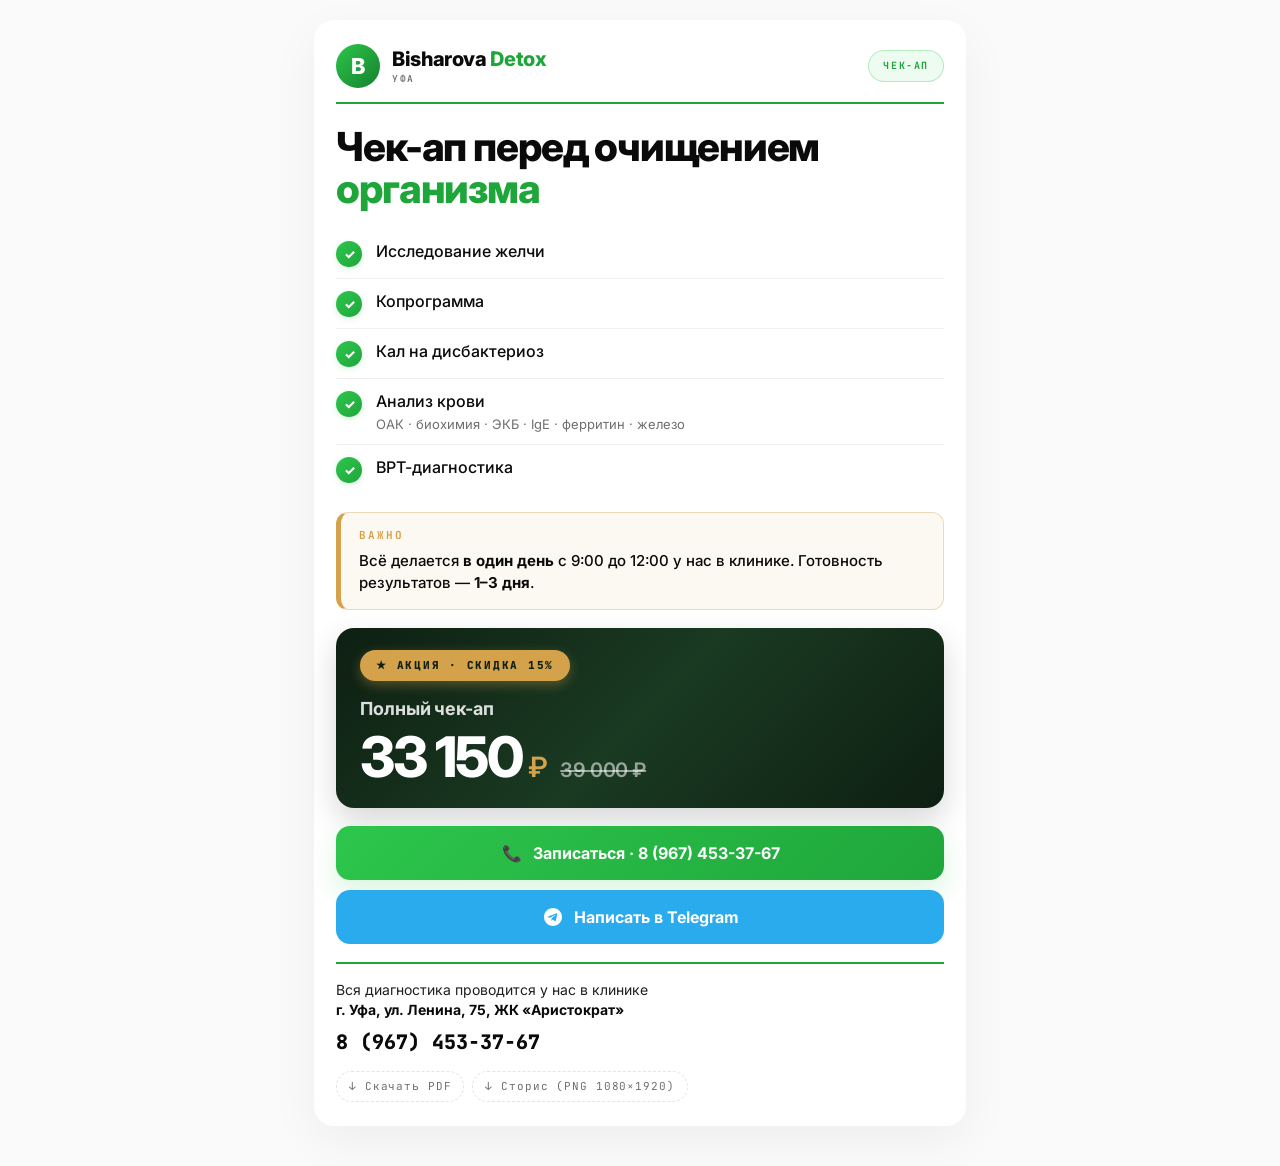
==== check-up/index.html @ 3733ef74 "Add /check-up/ — web page + PDF + Story PNG with discount promo" ====
<!DOCTYPE html>
<html lang="ru">
<head>
<meta charset="UTF-8">
<meta name="viewport" content="width=device-width, initial-scale=1.0">
<title>Чек-ап перед очищением организма · Bisharova Detox</title>
<meta name="description" content="Полное исследование за 1 день: желчь, кал, кровь, ВРТ. Акция −15%: 33 150 ₽ вместо 39 000 ₽.">
<link rel="preconnect" href="https://fonts.googleapis.com">
<link rel="preconnect" href="https://fonts.gstatic.com" crossorigin>
<link href="https://fonts.googleapis.com/css2?family=Inter:wght@400;500;600;700;800&family=JetBrains+Mono:wght@500;600;700&display=swap" rel="stylesheet">
<style>
  :root{
    --bg:#FFFFFF;--bg-soft:#FAFAFA;--ink:#0A0A0A;--ink-soft:#1F1F1F;--muted:#6E6E6E;
    --line:#E4E4E4;--line-soft:#EFEFEF;
    --green:#2DC64C;--green-dark:#1FA63B;--green-deep:#15812C;
    --green-glow:rgba(45,198,76,0.18);--green-light:#A8F0B8;
    --amber:#D4A24A;--amber-bg:rgba(212,162,74,0.07);--amber-border:rgba(212,162,74,0.36);
    --dark1:#0E1F12;--dark2:#1A3A22;
    --tg:#2AABEE;
  }
  *{box-sizing:border-box;margin:0;padding:0;-webkit-font-smoothing:antialiased}
  html{scroll-behavior:smooth}
  body{font-family:'Inter',sans-serif;color:var(--ink);font-weight:400;line-height:1.55;background:var(--bg-soft);min-height:100vh}

  main{max-width:680px;margin:0 auto;padding:20px 14px 40px}
  .card-page{background:#fff;border-radius:20px;padding:24px 22px;box-shadow:0 16px 50px rgba(0,0,0,0.05)}

  /* HEADER */
  .lh{display:flex;justify-content:space-between;align-items:center;padding-bottom:14px;border-bottom:2px solid var(--green-dark);margin-bottom:22px}
  .brand{display:flex;align-items:center;gap:12px}
  .brand .badge{width:44px;height:44px;border-radius:50%;background:linear-gradient(135deg,var(--green),var(--green-deep));color:#fff;display:inline-flex;align-items:center;justify-content:center;font-family:'Inter',sans-serif;font-size:22px;font-weight:800;letter-spacing:-0.02em}
  .brand .name{display:flex;flex-direction:column;line-height:1.05}
  .brand .name .main{font-family:'Inter',sans-serif;font-size:20px;letter-spacing:-0.018em;color:var(--ink);font-weight:800}
  .brand .name .main b{font-weight:800;color:var(--green-dark)}
  .brand .name .sub{font-family:'JetBrains Mono',monospace;font-size:9.5px;letter-spacing:0.18em;text-transform:uppercase;color:var(--muted);margin-top:4px;font-weight:600}
  .lh-tag{font-family:'JetBrains Mono',monospace;font-size:10px;letter-spacing:0.16em;text-transform:uppercase;color:var(--green-dark);font-weight:700;background:rgba(45,198,76,0.08);border:1px solid rgba(45,198,76,0.3);padding:7px 14px;border-radius:100px}

  /* TITLE */
  h1{font-family:'Inter',sans-serif;font-weight:800;font-size:clamp(28px,6vw,40px);line-height:1.04;letter-spacing:-0.028em;color:var(--ink);margin-bottom:20px}
  h1 em{font-style:normal;color:var(--green-dark);font-weight:800}

  /* CHECK LIST */
  .check-list{list-style:none;margin-bottom:18px}
  .check-list li{display:flex;gap:14px;align-items:flex-start;padding:11px 0;border-bottom:1px solid var(--line-soft);font-size:16px;line-height:1.4;color:var(--ink);font-weight:500}
  .check-list li:last-child{border-bottom:none}
  .check-list li .ic{flex-shrink:0;width:26px;height:26px;border-radius:50%;background:linear-gradient(135deg,var(--green),var(--green-dark));color:#fff;display:flex;align-items:center;justify-content:center;font-size:13px;font-weight:800;margin-top:1px;box-shadow:0 2px 6px var(--green-glow)}
  .check-list li .txt small{display:block;font-size:13px;color:var(--muted);font-weight:400;margin-top:2px;line-height:1.4}

  /* NOTE */
  .note{background:var(--amber-bg);border:1.5px solid var(--amber-border);border-left:5px solid var(--amber);border-radius:12px;padding:14px 18px;margin-bottom:18px}
  .note .lbl{font-family:'JetBrains Mono',monospace;font-size:11px;letter-spacing:0.18em;text-transform:uppercase;color:var(--amber);font-weight:700;margin-bottom:6px}
  .note p{font-size:15px;color:var(--ink);line-height:1.5;font-weight:500}
  .note p b{color:var(--ink);font-weight:700}

  /* PROMO */
  .promo{background:linear-gradient(135deg,var(--dark1) 0%,var(--dark2) 50%,var(--dark1) 100%);color:#fff;border-radius:18px;padding:22px 24px;box-shadow:0 12px 30px rgba(0,0,0,0.16);margin-bottom:18px}
  .promo .badge-promo{display:inline-flex;align-items:center;gap:8px;padding:7px 16px;background:var(--amber);color:#0E1F12;border-radius:100px;font-family:'JetBrains Mono',monospace;font-size:11px;letter-spacing:0.16em;text-transform:uppercase;font-weight:800;margin-bottom:14px;box-shadow:0 4px 12px rgba(212,162,74,0.35)}
  .promo .promo-title{font-family:'Inter',sans-serif;font-size:18px;font-weight:700;color:rgba(255,255,255,0.85);margin-bottom:6px;letter-spacing:-0.005em}
  .promo .promo-prices{display:flex;align-items:baseline;gap:14px;flex-wrap:wrap}
  .promo .promo-new{font-family:'Inter',sans-serif;font-size:clamp(40px,9vw,56px);font-weight:800;color:#fff;letter-spacing:-0.035em;line-height:1}
  .promo .promo-new .rub{font-size:0.5em;color:var(--amber);margin-left:6px;font-weight:600}
  .promo .promo-old{font-family:'Inter',sans-serif;font-size:20px;font-weight:600;color:rgba(255,255,255,0.55);text-decoration:line-through;text-decoration-thickness:2px;letter-spacing:-0.02em}

  /* CTA */
  .cta-row{display:flex;flex-direction:column;gap:10px;margin-bottom:18px}
  .cta{display:inline-flex;align-items:center;justify-content:center;gap:10px;padding:16px 24px;border-radius:14px;text-decoration:none;font-weight:700;font-size:16px;line-height:1;transition:transform 0.15s}
  .cta.primary{background:linear-gradient(135deg,var(--green),var(--green-dark));color:#fff;box-shadow:0 12px 28px var(--green-glow)}
  .cta.primary:hover{transform:translateY(-1px)}
  .cta.tg{background:var(--tg);color:#fff}
  .cta.phone{background:#fff;border:2px solid var(--ink);color:var(--ink)}
  .cta.outline{background:#fff;border:1.5px solid var(--line);color:var(--ink-soft);font-weight:600}
  .cta .ic{display:inline-flex;width:22px;height:22px;align-items:center;justify-content:center}
  .cta .ic svg{width:18px;height:18px;fill:currentColor}

  /* FOOTER */
  .ft{padding-top:16px;border-top:2px solid var(--green-dark);font-size:14px;color:var(--ink-soft);line-height:1.45}
  .ft b{color:var(--ink);font-weight:700}
  .ft .phone-big{font-family:'JetBrains Mono',monospace;font-size:20px;color:var(--ink);font-weight:800;margin-top:8px;display:inline-block}

  /* DOWNLOADS */
  .dl{margin-top:14px;display:flex;gap:8px;flex-wrap:wrap}
  .dl a{font-family:'JetBrains Mono',monospace;font-size:11px;letter-spacing:0.08em;color:var(--muted);text-decoration:none;padding:6px 12px;border:1px dashed var(--line);border-radius:100px}
  .dl a:hover{color:var(--green-dark);border-color:var(--green-dark)}

  @media (max-width:480px){
    main{padding:12px 10px 30px}
    .card-page{padding:20px 16px;border-radius:14px}
  }
</style>
</head>
<body>

<main>
  <article class="card-page">
    <div class="lh">
      <div class="brand">
        <div class="badge">B</div>
        <div class="name">
          <div class="main">Bisharova <b>Detox</b></div>
          <div class="sub">Уфа</div>
        </div>
      </div>
      <div class="lh-tag">Чек-ап</div>
    </div>

    <h1>Чек-ап перед очищением <em>организма</em></h1>

    <ul class="check-list">
      <li><span class="ic">✓</span><span class="txt">Исследование желчи</span></li>
      <li><span class="ic">✓</span><span class="txt">Копрограмма</span></li>
      <li><span class="ic">✓</span><span class="txt">Кал на дисбактериоз</span></li>
      <li><span class="ic">✓</span><span class="txt">Анализ крови<small>ОАК · биохимия · ЭКБ · IgE · ферритин · железо</small></span></li>
      <li><span class="ic">✓</span><span class="txt">ВРТ-диагностика</span></li>
    </ul>

    <div class="note">
      <div class="lbl">Важно</div>
      <p>Всё делается <b>в один день</b> с 9:00 до 12:00 у нас в клинике. Готовность результатов — <b>1–3 дня</b>.</p>
    </div>

    <div class="promo">
      <div class="badge-promo">★ Акция · скидка 15%</div>
      <div class="promo-title">Полный чек-ап</div>
      <div class="promo-prices">
        <div class="promo-new">33 150<span class="rub">₽</span></div>
        <div class="promo-old">39 000 ₽</div>
      </div>
    </div>

    <div class="cta-row">
      <a class="cta primary" href="tel:+79674533767">
        <span class="ic">📞</span>
        <span>Записаться · 8 (967) 453-37-67</span>
      </a>
      <a class="cta tg" href="https://t.me/+VxTpPPxuR19hMGFi" target="_blank" rel="noopener">
        <span class="ic"><svg viewBox="0 0 240 240"><path d="M120 0C53.7 0 0 53.7 0 120s53.7 120 120 120 120-53.7 120-120S186.3 0 120 0zm55.9 82.1l-18.7 88.1c-1.4 6.3-5.1 7.8-10.4 4.9l-28.7-21.2-13.8 13.3c-1.5 1.5-2.8 2.8-5.7 2.8l2.1-29.2 53.1-48c2.3-2-.5-3.2-3.6-1.2L83.5 130.7l-28.3-8.8c-6.1-1.9-6.3-6.1 1.3-9l110.5-42.6c5.1-1.9 9.6 1.2 7.9 8.8z"/></svg></span>
        <span>Написать в Telegram</span>
      </a>
    </div>

    <div class="ft">
      <div>Вся диагностика проводится у нас в клинике<br><b>г. Уфа, ул. Ленина, 75, ЖК «Аристократ»</b></div>
      <div class="phone-big">8 (967) 453-37-67</div>
    </div>

    <div class="dl">
      <a href="Detoxing-10-Check-Up.pdf" download>↓ Скачать PDF</a>
      <a href="story.png" download>↓ Сторис (PNG 1080×1920)</a>
    </div>
  </article>
</main>

</body>
</html>
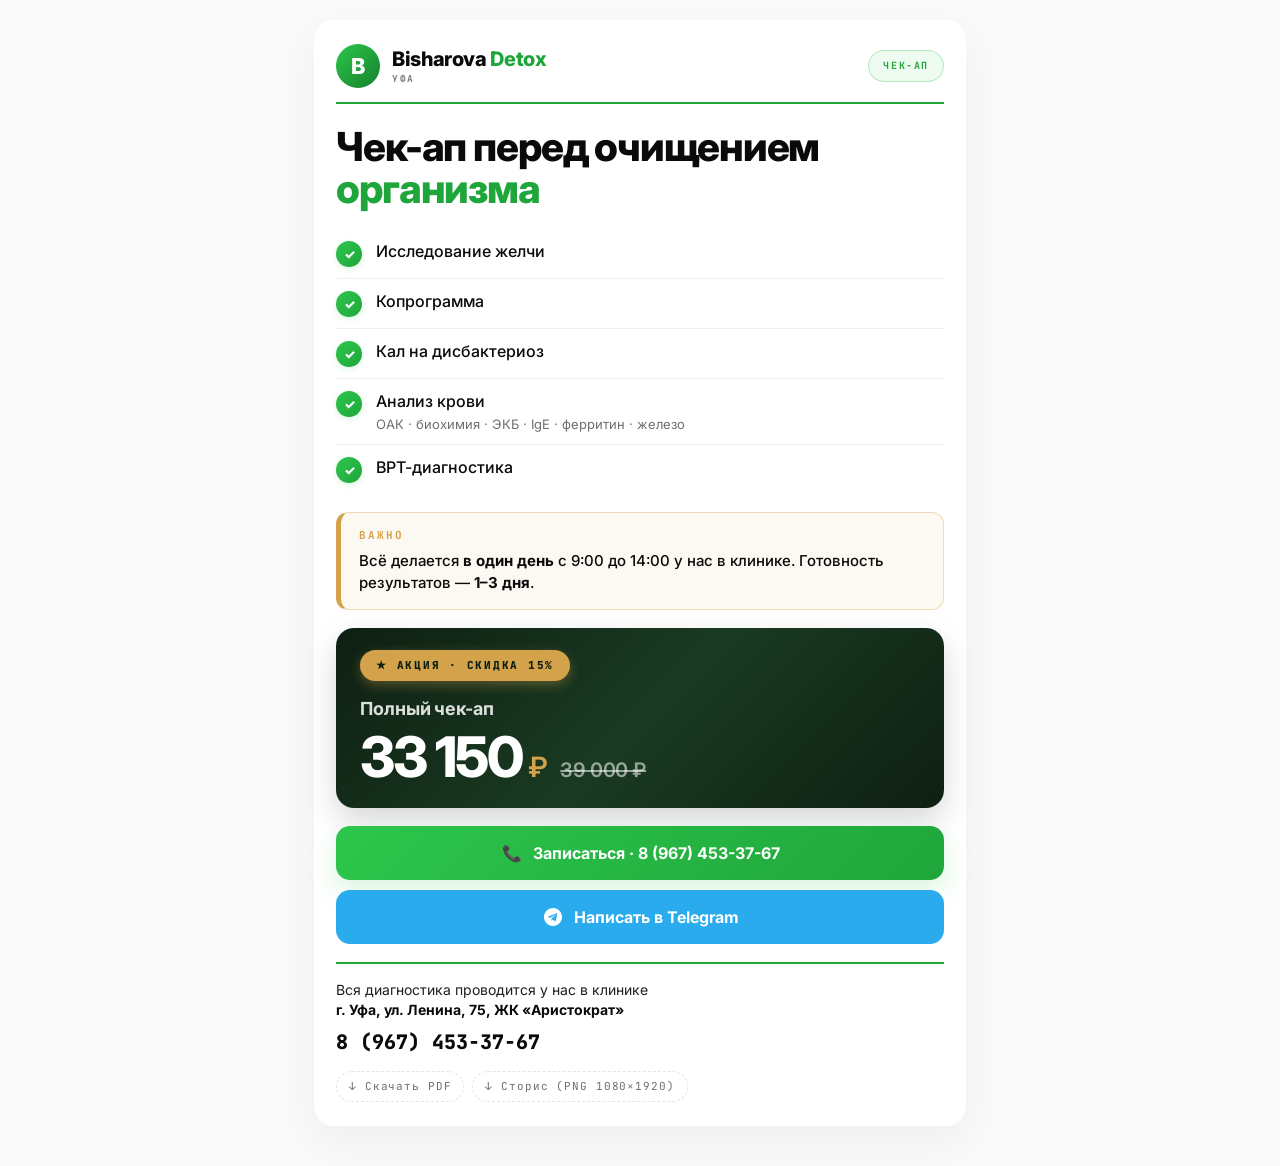
==== commit 7cef2e22: "Update check-up time 12:00 → 14:00" ====
--- a/check-up/index.html
+++ b/check-up/index.html
@@ -115,7 +115,7 @@
 
     <div class="note">
       <div class="lbl">Важно</div>
-      <p>Всё делается <b>в один день</b> с 9:00 до 12:00 у нас в клинике. Готовность результатов — <b>1–3 дня</b>.</p>
+      <p>Всё делается <b>в один день</b> с 9:00 до 14:00 у нас в клинике. Готовность результатов — <b>1–3 дня</b>.</p>
     </div>
 
     <div class="promo">
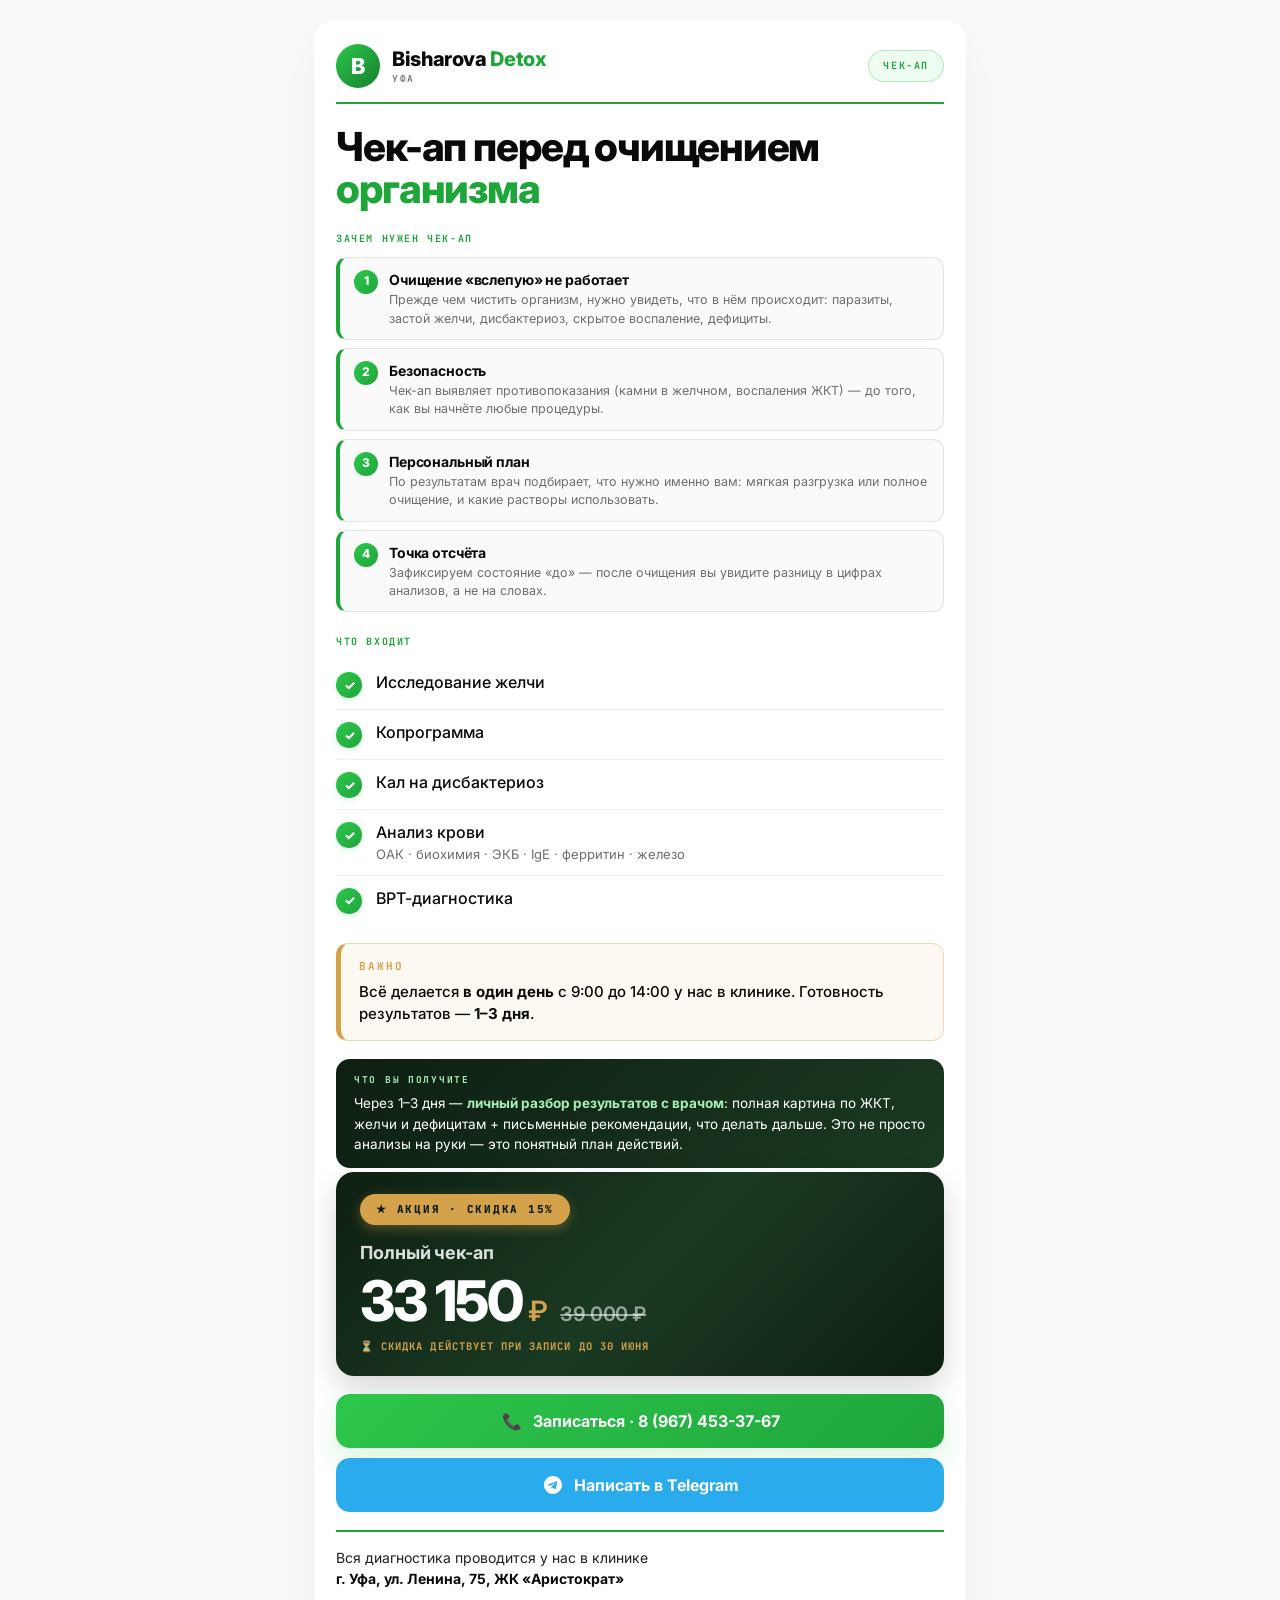
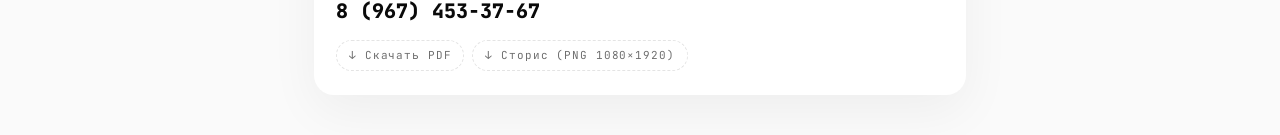
==== commit dffe02ee: "Страница чек-апа: блок «зачем», «что вы получите» (разбор с врачом), дедлайн скидки до 30 июня Co-Au" ====
--- a/check-up/index.html
+++ b/check-up/index.html
@@ -24,6 +24,20 @@
 
   main{max-width:680px;margin:0 auto;padding:20px 14px 40px}
   .card-page{background:#fff;border-radius:20px;padding:24px 22px;box-shadow:0 16px 50px rgba(0,0,0,0.05)}
+
+
+  /* WHY / RESULT blocks */
+  .sec-label{font-family:'JetBrains Mono',monospace;font-size:10px;letter-spacing:0.16em;text-transform:uppercase;color:var(--green-dark);font-weight:700;margin:22px 0 10px}
+  .why-list{display:flex;flex-direction:column;gap:8px;margin-bottom:4px}
+  .why{display:flex;gap:11px;align-items:flex-start;background:var(--bg-soft);border:1.5px solid var(--line);border-left:4px solid var(--green-dark);border-radius:11px;padding:11px 14px}
+  .why .n{flex-shrink:0;width:24px;height:24px;border-radius:50%;background:linear-gradient(135deg,var(--green),var(--green-dark));color:#fff;font-weight:800;font-size:12px;display:flex;align-items:center;justify-content:center;margin-top:1px}
+  .why b{display:block;font-size:14px;letter-spacing:-0.01em;margin-bottom:1px}
+  .why p{font-size:12.5px;color:var(--muted);line-height:1.45}
+  .result-box{background:linear-gradient(135deg,var(--dark1),var(--dark2));color:#fff;border-radius:14px;padding:14px 18px;margin:14px 0 4px}
+  .result-box .lbl2{font-family:'JetBrains Mono',monospace;font-size:9.5px;letter-spacing:0.18em;text-transform:uppercase;color:var(--green-light);font-weight:700;margin-bottom:6px}
+  .result-box p{font-size:13.5px;line-height:1.5}
+  .result-box b{color:var(--green-light)}
+  .promo-deadline{font-family:'JetBrains Mono',monospace;font-size:10.5px;letter-spacing:0.1em;text-transform:uppercase;color:var(--amber);font-weight:700;margin-top:8px}
 
   /* HEADER */
   .lh{display:flex;justify-content:space-between;align-items:center;padding-bottom:14px;border-bottom:2px solid var(--green-dark);margin-bottom:22px}
@@ -105,6 +119,16 @@
 
     <h1>Чек-ап перед очищением <em>организма</em></h1>
 
+
+    <div class="sec-label">Зачем нужен чек-ап</div>
+    <div class="why-list">
+      <div class="why"><div class="n">1</div><div><b>Очищение «вслепую» не работает</b><p>Прежде чем чистить организм, нужно увидеть, что в нём происходит: паразиты, застой желчи, дисбактериоз, скрытое воспаление, дефициты.</p></div></div>
+      <div class="why"><div class="n">2</div><div><b>Безопасность</b><p>Чек-ап выявляет противопоказания (камни в желчном, воспаления ЖКТ) — до того, как вы начнёте любые процедуры.</p></div></div>
+      <div class="why"><div class="n">3</div><div><b>Персональный план</b><p>По результатам врач подбирает, что нужно именно вам: мягкая разгрузка или полное очищение, и какие растворы использовать.</p></div></div>
+      <div class="why"><div class="n">4</div><div><b>Точка отсчёта</b><p>Зафиксируем состояние «до» — после очищения вы увидите разницу в цифрах анализов, а не на словах.</p></div></div>
+    </div>
+
+    <div class="sec-label">Что входит</div>
     <ul class="check-list">
       <li><span class="ic">✓</span><span class="txt">Исследование желчи</span></li>
       <li><span class="ic">✓</span><span class="txt">Копрограмма</span></li>
@@ -118,6 +142,12 @@
       <p>Всё делается <b>в один день</b> с 9:00 до 14:00 у нас в клинике. Готовность результатов — <b>1–3 дня</b>.</p>
     </div>
 
+
+    <div class="result-box">
+      <div class="lbl2">Что вы получите</div>
+      <p>Через 1–3 дня — <b>личный разбор результатов с врачом</b>: полная картина по ЖКТ, желчи и дефицитам + письменные рекомендации, что делать дальше. Это не просто анализы на руки — это понятный план действий.</p>
+    </div>
+
     <div class="promo">
       <div class="badge-promo">★ Акция · скидка 15%</div>
       <div class="promo-title">Полный чек-ап</div>
@@ -125,6 +155,7 @@
         <div class="promo-new">33 150<span class="rub">₽</span></div>
         <div class="promo-old">39 000 ₽</div>
       </div>
+      <div class="promo-deadline">⏳ Скидка действует при записи до 30 июня</div>
     </div>
 
     <div class="cta-row">
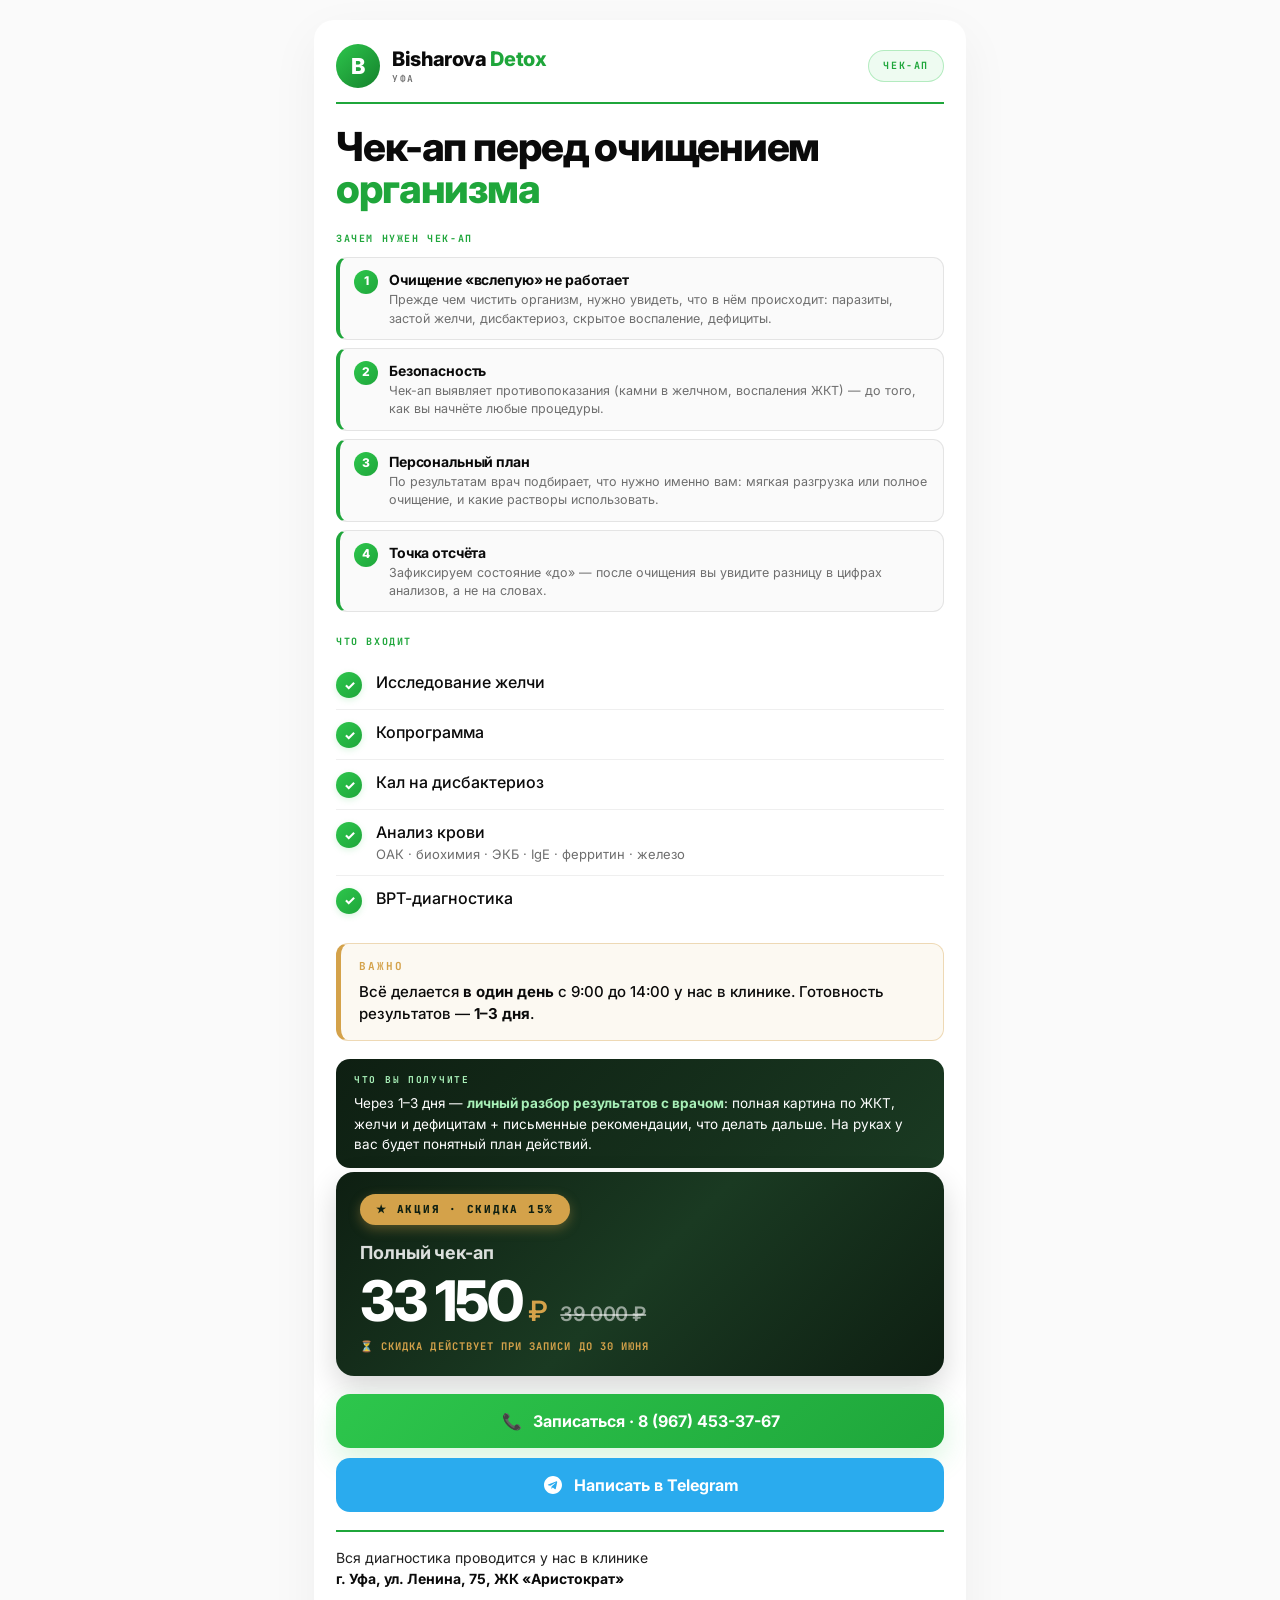
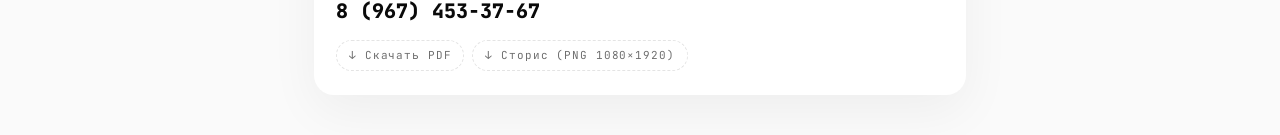
==== commit 4657bbfb: "Команда: +Альфия, Лиза (медсёстры), Равиль (медбрат); FAQ-блок; цена группового тарифа в квизе 275 0" ====
--- a/check-up/index.html
+++ b/check-up/index.html
@@ -145,7 +145,7 @@
 
     <div class="result-box">
       <div class="lbl2">Что вы получите</div>
-      <p>Через 1–3 дня — <b>личный разбор результатов с врачом</b>: полная картина по ЖКТ, желчи и дефицитам + письменные рекомендации, что делать дальше. Это не просто анализы на руки — это понятный план действий.</p>
+      <p>Через 1–3 дня — <b>личный разбор результатов с врачом</b>: полная картина по ЖКТ, желчи и дефицитам + письменные рекомендации, что делать дальше. На руках у вас будет понятный план действий.</p>
     </div>
 
     <div class="promo">
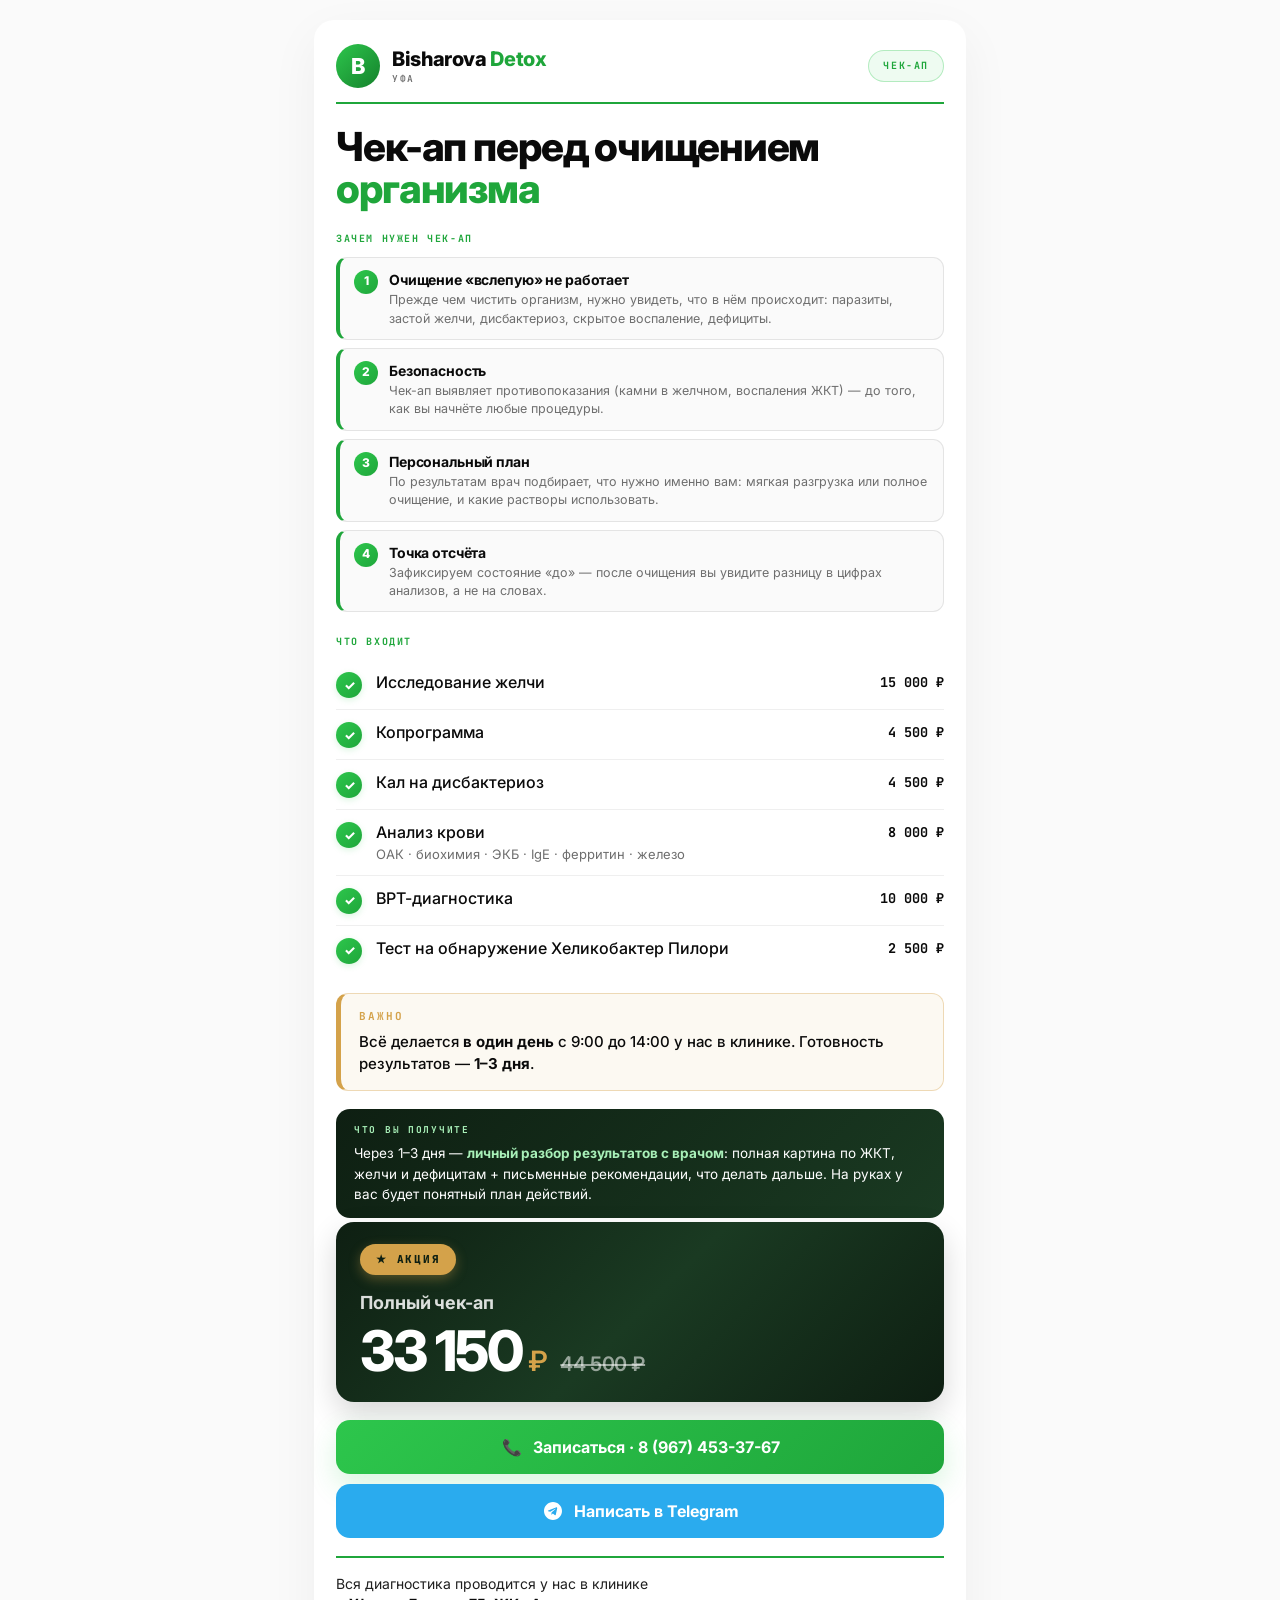
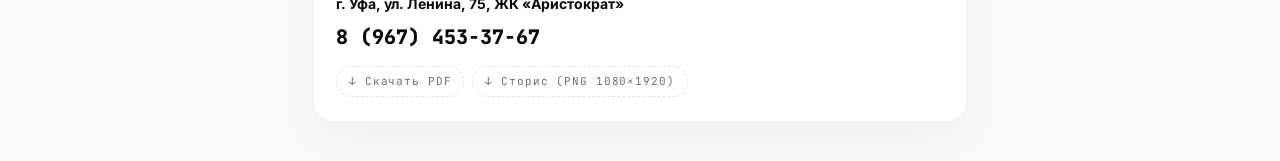
==== commit 6768e396: "Чек-ап: состав и цены по брошюре 03.07 (6 позиций, 44 500 → 33 150 ₽), акция без дедлайна; цена чек-" ====
--- a/check-up/index.html
+++ b/check-up/index.html
@@ -58,7 +58,9 @@
   .check-list li{display:flex;gap:14px;align-items:flex-start;padding:11px 0;border-bottom:1px solid var(--line-soft);font-size:16px;line-height:1.4;color:var(--ink);font-weight:500}
   .check-list li:last-child{border-bottom:none}
   .check-list li .ic{flex-shrink:0;width:26px;height:26px;border-radius:50%;background:linear-gradient(135deg,var(--green),var(--green-dark));color:#fff;display:flex;align-items:center;justify-content:center;font-size:13px;font-weight:800;margin-top:1px;box-shadow:0 2px 6px var(--green-glow)}
+  .check-list li .txt{flex:1}
   .check-list li .txt small{display:block;font-size:13px;color:var(--muted);font-weight:400;margin-top:2px;line-height:1.4}
+  .check-list li .price{font-family:'JetBrains Mono',monospace;font-size:13.5px;font-weight:700;color:var(--ink);white-space:nowrap;padding-top:2px}
 
   /* NOTE */
   .note{background:var(--amber-bg);border:1.5px solid var(--amber-border);border-left:5px solid var(--amber);border-radius:12px;padding:14px 18px;margin-bottom:18px}
@@ -130,11 +132,12 @@
 
     <div class="sec-label">Что входит</div>
     <ul class="check-list">
-      <li><span class="ic">✓</span><span class="txt">Исследование желчи</span></li>
-      <li><span class="ic">✓</span><span class="txt">Копрограмма</span></li>
-      <li><span class="ic">✓</span><span class="txt">Кал на дисбактериоз</span></li>
-      <li><span class="ic">✓</span><span class="txt">Анализ крови<small>ОАК · биохимия · ЭКБ · IgE · ферритин · железо</small></span></li>
-      <li><span class="ic">✓</span><span class="txt">ВРТ-диагностика</span></li>
+      <li><span class="ic">✓</span><span class="txt">Исследование желчи</span><span class="price">15 000 ₽</span></li>
+      <li><span class="ic">✓</span><span class="txt">Копрограмма</span><span class="price">4 500 ₽</span></li>
+      <li><span class="ic">✓</span><span class="txt">Кал на дисбактериоз</span><span class="price">4 500 ₽</span></li>
+      <li><span class="ic">✓</span><span class="txt">Анализ крови<small>ОАК · биохимия · ЭКБ · IgE · ферритин · железо</small></span><span class="price">8 000 ₽</span></li>
+      <li><span class="ic">✓</span><span class="txt">ВРТ-диагностика</span><span class="price">10 000 ₽</span></li>
+      <li><span class="ic">✓</span><span class="txt">Тест на обнаружение Хеликобактер Пилори</span><span class="price">2 500 ₽</span></li>
     </ul>
 
     <div class="note">
@@ -149,13 +152,12 @@
     </div>
 
     <div class="promo">
-      <div class="badge-promo">★ Акция · скидка 15%</div>
+      <div class="badge-promo">★ Акция</div>
       <div class="promo-title">Полный чек-ап</div>
       <div class="promo-prices">
         <div class="promo-new">33 150<span class="rub">₽</span></div>
-        <div class="promo-old">39 000 ₽</div>
+        <div class="promo-old">44 500 ₽</div>
       </div>
-      <div class="promo-deadline">⏳ Скидка действует при записи до 30 июня</div>
     </div>
 
     <div class="cta-row">
